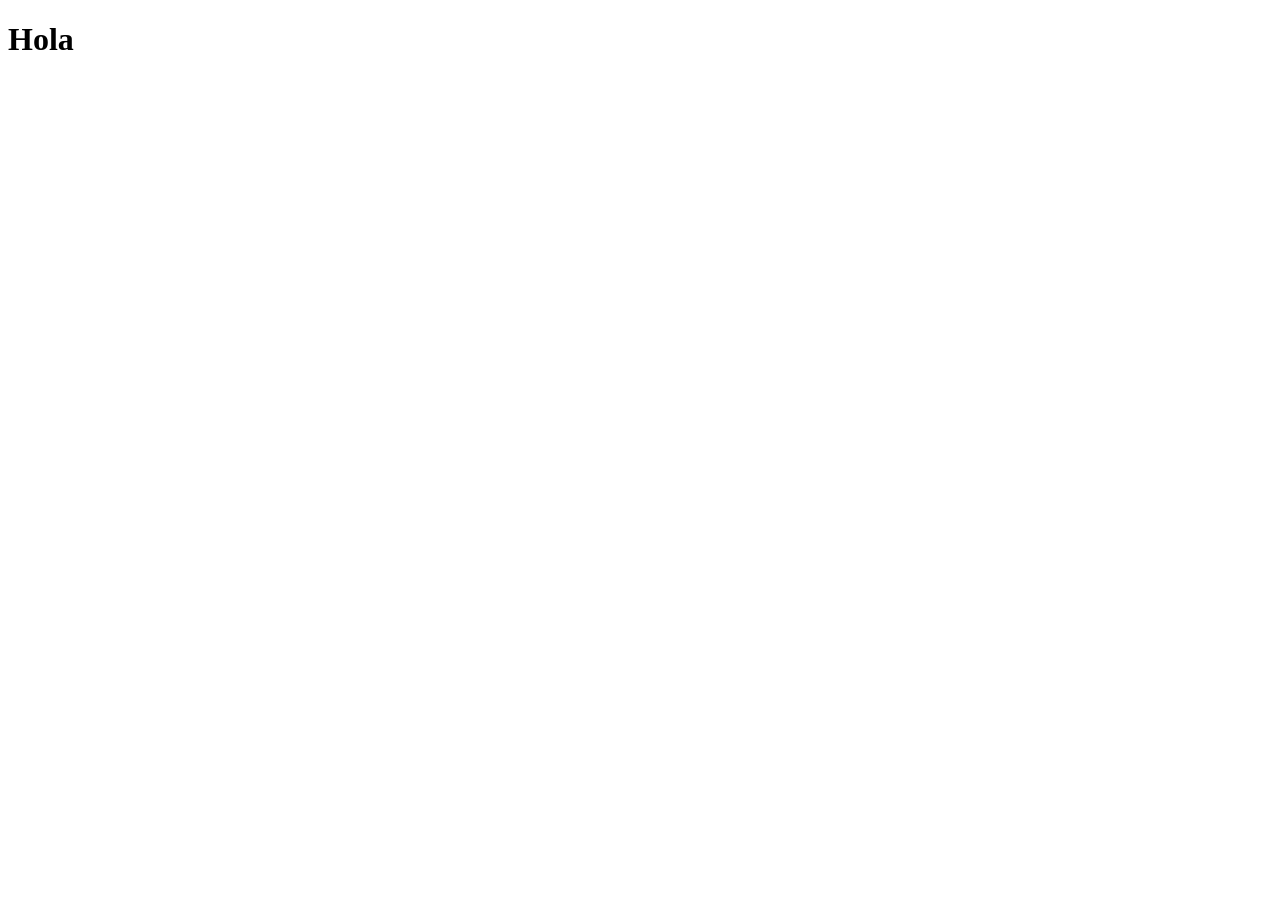
==== index.html @ dd18f1ac "agreggo index" ====
<!DOCTYPE html>
<html lang="en">
<head>
    <meta charset="UTF-8">
    <meta name="viewport" content="width=device-width, initial-scale=1.0">
    <title>Document</title>
</head>
<body>
    <h1>Hola</h1>
</body>
</html>
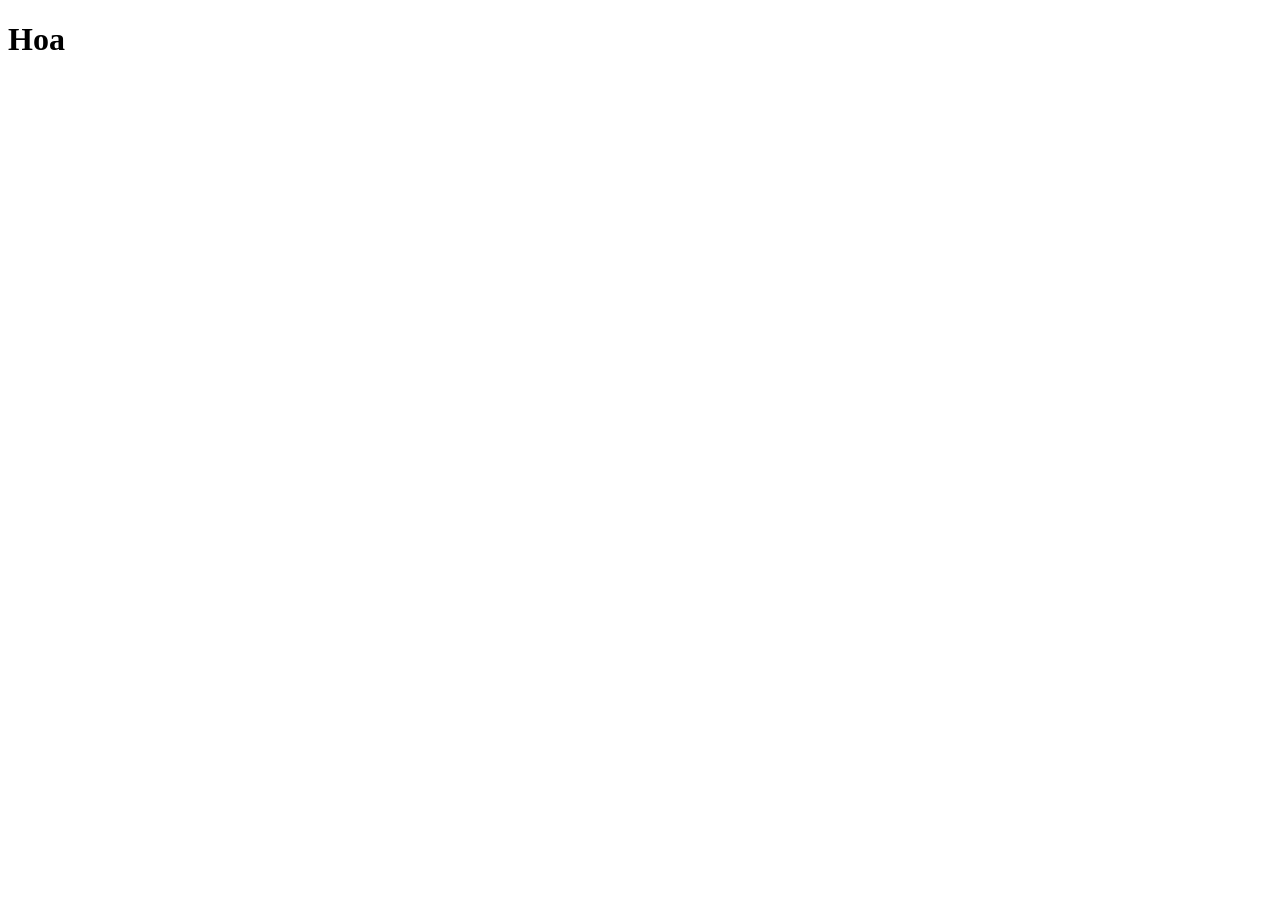
==== commit b95c2320: "prueba" ====
--- a/index.html
+++ b/index.html
@@ -6,6 +6,6 @@
     <title>Document</title>
 </head>
 <body>
-    <h1>Hola</h1>
+    <h1>Hoa</h1>
 </body>
 </html>
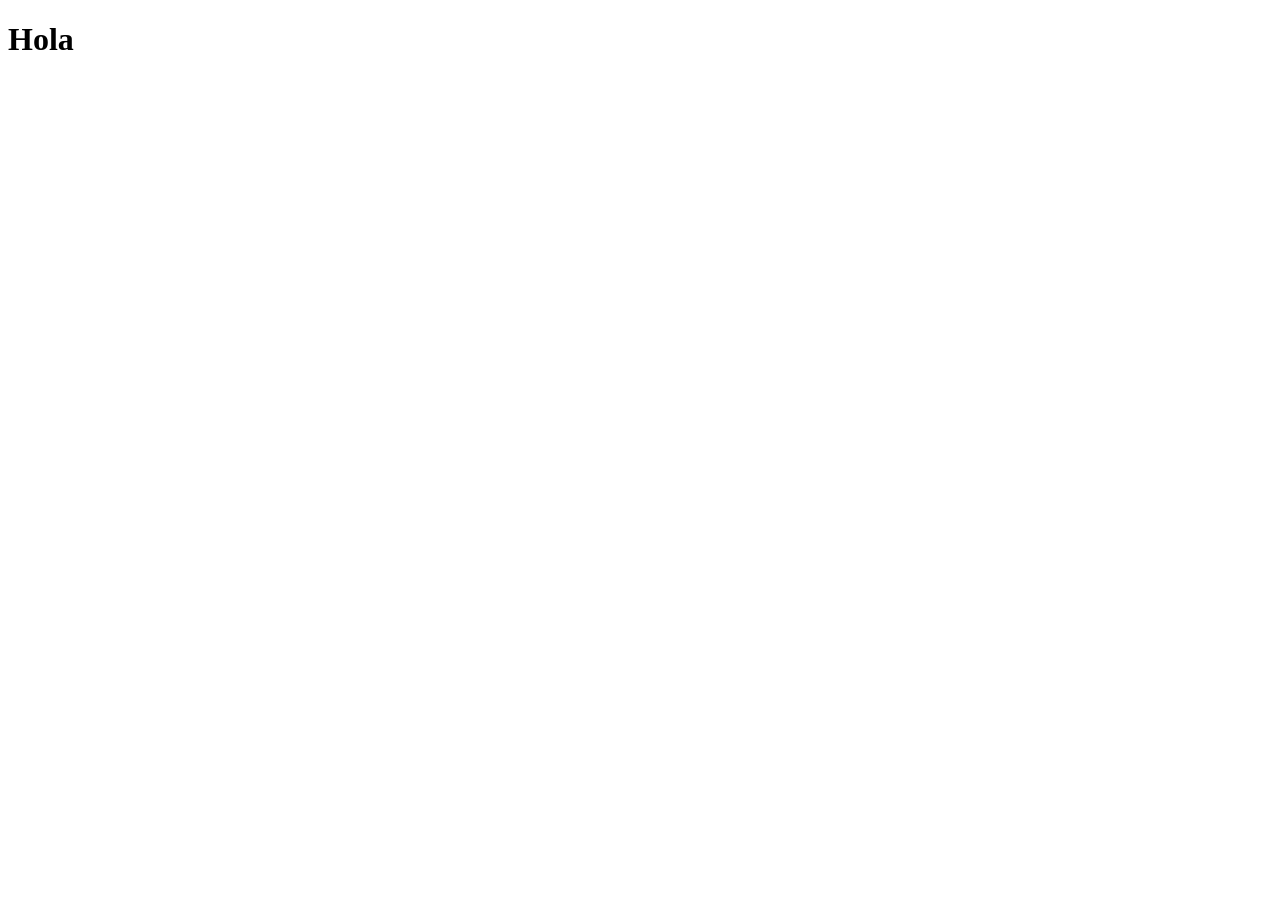
==== commit 2876c794: "prueba2" ====
--- a/index.html
+++ b/index.html
@@ -6,6 +6,6 @@
     <title>Document</title>
 </head>
 <body>
-    <h1>Hoa</h1>
+    <h1>Hola</h1>
 </body>
 </html>
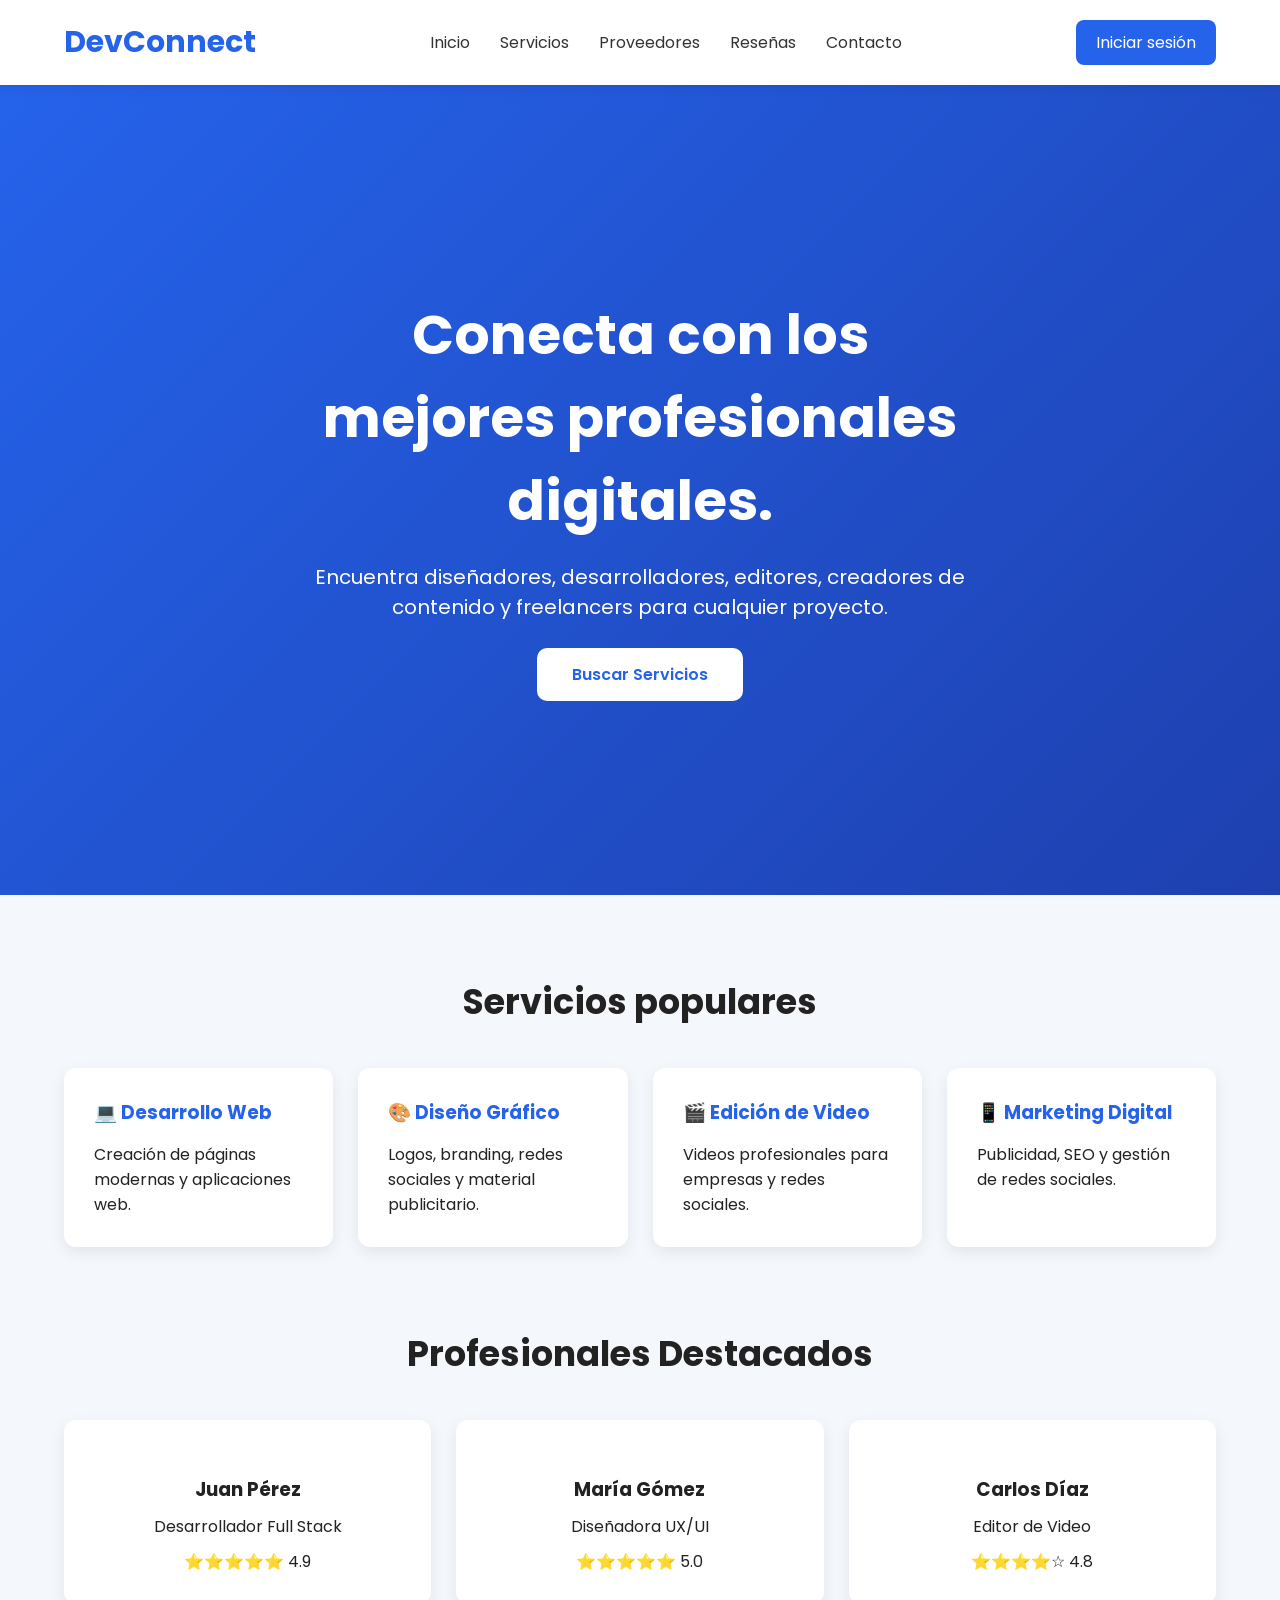
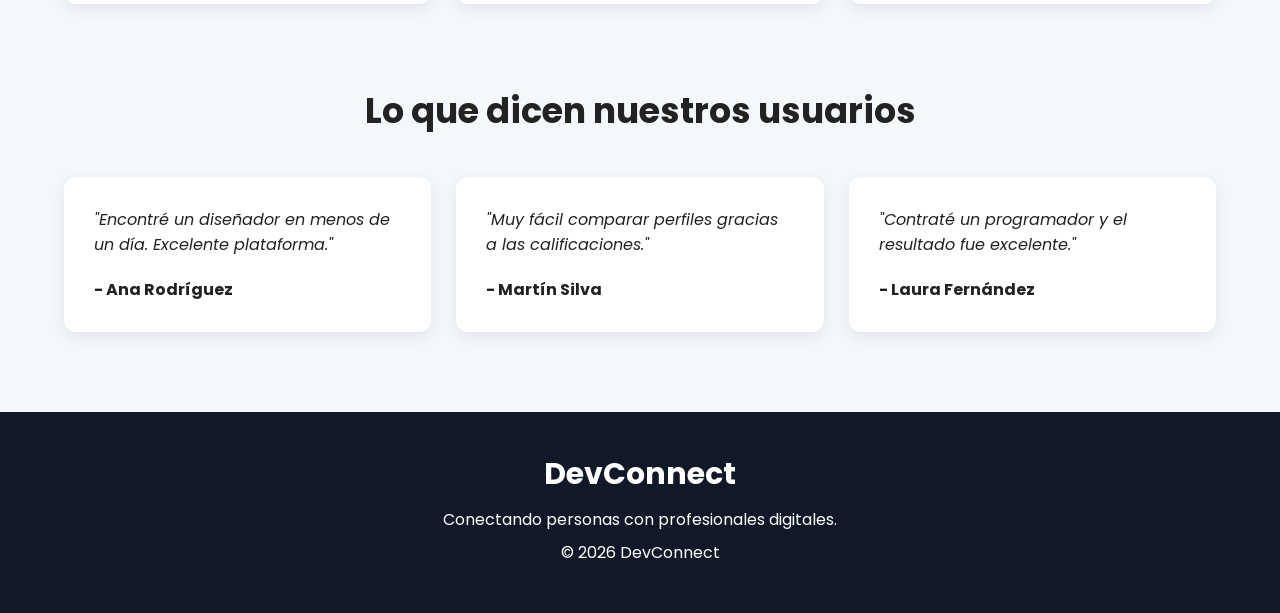
==== commit 22ed976a: "meto ia" ====
--- a/index.html
+++ b/index.html
@@ -1,11 +1,189 @@
 <!DOCTYPE html>
-<html lang="en">
+<html lang="es">
+
 <head>
     <meta charset="UTF-8">
     <meta name="viewport" content="width=device-width, initial-scale=1.0">
-    <title>Document</title>
+    <title>DevConnect</title>
+
+    <link rel="stylesheet" href="./css/style.css">
+
+    <link rel="preconnect" href="https://fonts.googleapis.com">
+    <link rel="preconnect" href="https://fonts.gstatic.com" crossorigin>
+
+    <link href="https://fonts.googleapis.com/css2?family=Poppins:wght@300;400;500;600;700&display=swap"
+        rel="stylesheet">
 </head>
+
 <body>
-    <h1>Hola</h1>
+
+    <header>
+
+        <nav class="navbar">
+
+            <h2 class="logo">DevConnect</h2>
+
+            <ul class="menu">
+                <li><a href="#">Inicio</a></li>
+                <li><a href="#">Servicios</a></li>
+                <li><a href="#">Proveedores</a></li>
+                <li><a href="#">Reseñas</a></li>
+                <li><a href="#">Contacto</a></li>
+            </ul>
+
+            <a href="#" class="btn">Iniciar sesión</a>
+
+        </nav>
+
+    </header>
+
+
+    <section class="hero">
+
+        <div class="hero-text">
+
+            <h1>Conecta con los mejores profesionales digitales.</h1>
+
+            <p>
+                Encuentra diseñadores, desarrolladores, editores,
+                creadores de contenido y freelancers para cualquier proyecto.
+            </p>
+
+            <a href="#" class="btn-principal">
+                Buscar Servicios
+            </a>
+
+        </div>
+
+    </section>
+
+
+    <section class="servicios">
+
+        <h2>Servicios populares</h2>
+
+        <div class="cards">
+
+            <div class="card">
+                <h3>💻 Desarrollo Web</h3>
+                <p>Creación de páginas modernas y aplicaciones web.</p>
+            </div>
+
+            <div class="card">
+                <h3>🎨 Diseño Gráfico</h3>
+                <p>Logos, branding, redes sociales y material publicitario.</p>
+            </div>
+
+            <div class="card">
+                <h3>🎬 Edición de Video</h3>
+                <p>Videos profesionales para empresas y redes sociales.</p>
+            </div>
+
+            <div class="card">
+                <h3>📱 Marketing Digital</h3>
+                <p>Publicidad, SEO y gestión de redes sociales.</p>
+            </div>
+
+        </div>
+
+    </section>
+
+
+    <section class="proveedores">
+
+        <h2>Profesionales Destacados</h2>
+
+        <div class="cards">
+
+            <div class="perfil">
+
+                <img src="https://i.pravatar.cc/150?img=11" alt="">
+
+                <h3>Juan Pérez</h3>
+
+                <p>Desarrollador Full Stack</p>
+
+                <span>⭐⭐⭐⭐⭐ 4.9</span>
+
+            </div>
+
+            <div class="perfil">
+
+                <img src="https://i.pravatar.cc/150?img=20" alt="">
+
+                <h3>María Gómez</h3>
+
+                <p>Diseñadora UX/UI</p>
+
+                <span>⭐⭐⭐⭐⭐ 5.0</span>
+
+            </div>
+
+            <div class="perfil">
+
+                <img src="https://i.pravatar.cc/150?img=32" alt="">
+
+                <h3>Carlos Díaz</h3>
+
+                <p>Editor de Video</p>
+
+                <span>⭐⭐⭐⭐☆ 4.8</span>
+
+            </div>
+
+        </div>
+
+    </section>
+
+
+    <section class="opiniones">
+
+        <h2>Lo que dicen nuestros usuarios</h2>
+
+        <div class="cards">
+
+            <div class="review">
+                <p>
+                    "Encontré un diseñador en menos de un día.
+                    Excelente plataforma."
+                </p>
+
+                <h4>- Ana Rodríguez</h4>
+            </div>
+
+            <div class="review">
+                <p>
+                    "Muy fácil comparar perfiles gracias a las calificaciones."
+                </p>
+
+                <h4>- Martín Silva</h4>
+            </div>
+
+            <div class="review">
+                <p>
+                    "Contraté un programador y el resultado fue excelente."
+                </p>
+
+                <h4>- Laura Fernández</h4>
+            </div>
+
+        </div>
+
+    </section>
+
+
+    <footer>
+
+        <h3>DevConnect</h3>
+
+        <p>
+            Conectando personas con profesionales digitales.
+        </p>
+
+        <p>© 2026 DevConnect</p>
+
+    </footer>
+
 </body>
+
 </html>
--- a/css/style.css
+++ b/css/style.css
@@ -0,0 +1,266 @@
+*{
+    margin:0;
+    padding:0;
+    box-sizing:border-box;
+    font-family:'Poppins',sans-serif;
+}
+
+body{
+    background:#f4f7fb;
+    color:#222;
+}
+
+header{
+    background:white;
+    box-shadow:0 3px 10px rgba(0,0,0,.08);
+    position:sticky;
+    top:0;
+}
+
+.navbar{
+
+    width:90%;
+    max-width:1200px;
+
+    margin:auto;
+
+    display:flex;
+    justify-content:space-between;
+    align-items:center;
+
+    padding:20px 0;
+}
+
+.logo{
+    color:#2563eb;
+    font-size:30px;
+}
+
+.menu{
+
+    list-style:none;
+
+    display:flex;
+
+    gap:30px;
+}
+
+.menu a{
+
+    text-decoration:none;
+
+    color:#333;
+
+    transition:.3s;
+}
+
+.menu a:hover{
+    color:#2563eb;
+}
+
+.btn{
+
+    text-decoration:none;
+
+    background:#2563eb;
+
+    color:white;
+
+    padding:10px 20px;
+
+    border-radius:8px;
+
+    transition:.3s;
+}
+
+.btn:hover{
+    background:#1d4ed8;
+}
+
+.hero{
+
+    height:90vh;
+
+    display:flex;
+
+    justify-content:center;
+
+    align-items:center;
+
+    text-align:center;
+
+    background:linear-gradient(135deg,#2563eb,#1e40af);
+
+    color:white;
+}
+
+.hero-text{
+    width:700px;
+}
+
+.hero h1{
+
+    font-size:55px;
+
+    margin-bottom:20px;
+}
+
+.hero p{
+
+    font-size:20px;
+
+    margin-bottom:40px;
+}
+
+.btn-principal{
+
+    text-decoration:none;
+
+    background:white;
+
+    color:#2563eb;
+
+    padding:15px 35px;
+
+    border-radius:10px;
+
+    font-weight:600;
+
+    transition:.3s;
+}
+
+.btn-principal:hover{
+
+    background:#e5e7eb;
+}
+
+.servicios,
+.proveedores,
+.opiniones{
+
+    width:90%;
+
+    max-width:1200px;
+
+    margin:80px auto;
+}
+
+.servicios h2,
+.proveedores h2,
+.opiniones h2{
+
+    text-align:center;
+
+    font-size:35px;
+
+    margin-bottom:40px;
+}
+
+.cards{
+
+    display:grid;
+
+    grid-template-columns:repeat(auto-fit,minmax(250px,1fr));
+
+    gap:25px;
+}
+
+.card{
+
+    background:white;
+
+    padding:30px;
+
+    border-radius:12px;
+
+    box-shadow:0 5px 15px rgba(0,0,0,.08);
+
+    transition:.3s;
+}
+
+.card:hover{
+
+    transform:translateY(-8px);
+}
+
+.card h3{
+
+    margin-bottom:15px;
+
+    color:#2563eb;
+}
+
+.perfil{
+
+    background:white;
+
+    padding:30px;
+
+    text-align:center;
+
+    border-radius:12px;
+
+    box-shadow:0 5px 15px rgba(0,0,0,.08);
+
+    transition:.3s;
+}
+
+.perfil:hover{
+
+    transform:translateY(-8px);
+}
+
+.perfil img{
+
+    width:120px;
+
+    border-radius:50%;
+
+    margin-bottom:15px;
+}
+
+.perfil p{
+
+    margin:10px 0;
+}
+
+.review{
+
+    background:white;
+
+    padding:30px;
+
+    border-radius:12px;
+
+    box-shadow:0 5px 15px rgba(0,0,0,.08);
+}
+
+.review p{
+
+    margin-bottom:20px;
+
+    font-style:italic;
+}
+
+footer{
+
+    background:#111827;
+
+    color:white;
+
+    text-align:center;
+
+    padding:40px;
+}
+
+footer h3{
+
+    margin-bottom:10px;
+
+    font-size:30px;
+}
+
+footer p{
+
+    margin:8px 0;
+}
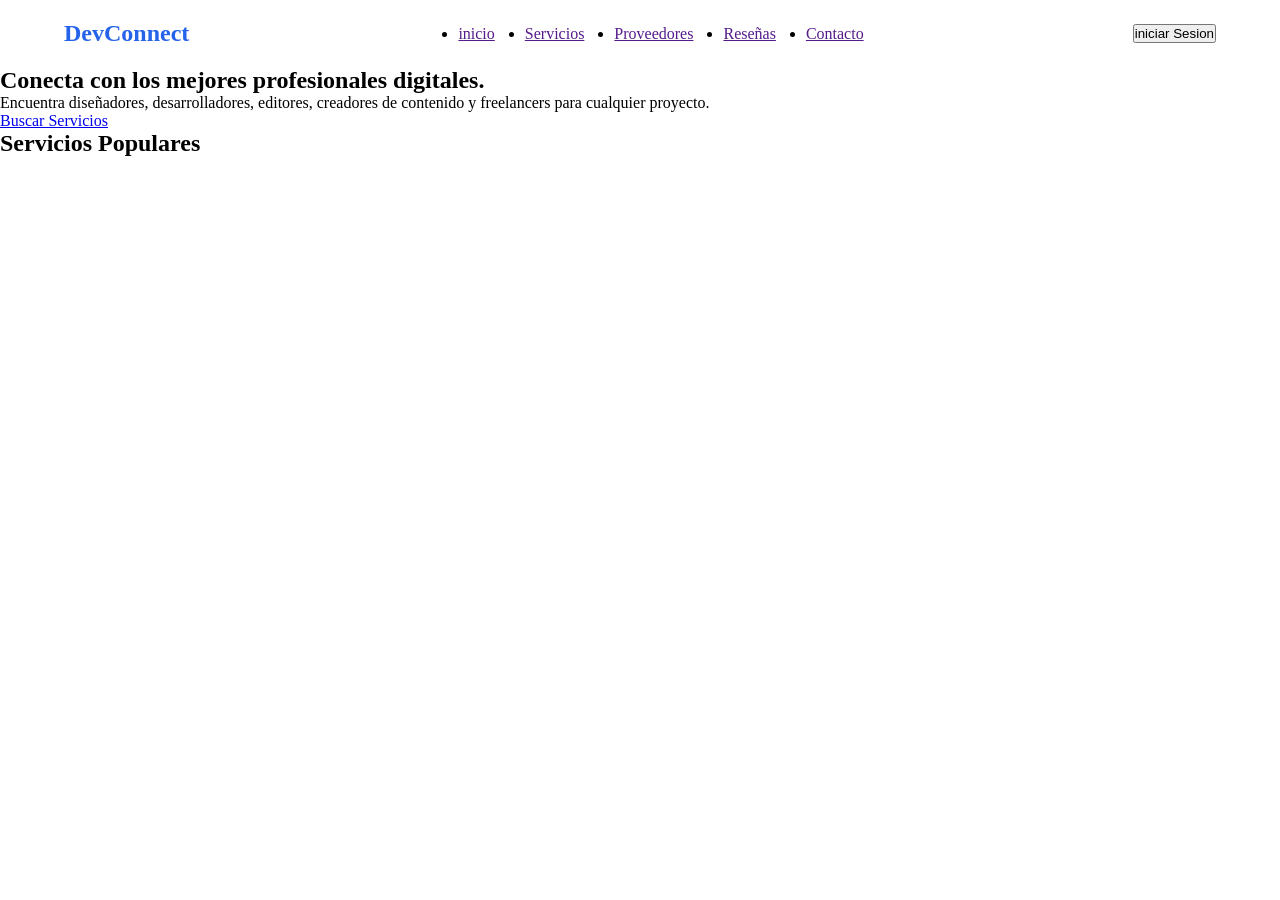
==== commit a8da5558: "redise;o" ====
--- a/index.html
+++ b/index.html
@@ -1,46 +1,32 @@
 <!DOCTYPE html>
-<html lang="es">
-
+<html lang="en">
 <head>
     <meta charset="UTF-8">
     <meta name="viewport" content="width=device-width, initial-scale=1.0">
     <title>DevConnect</title>
-
     <link rel="stylesheet" href="./css/style.css">
-
-    <link rel="preconnect" href="https://fonts.googleapis.com">
-    <link rel="preconnect" href="https://fonts.gstatic.com" crossorigin>
-
-    <link href="https://fonts.googleapis.com/css2?family=Poppins:wght@300;400;500;600;700&display=swap"
-        rel="stylesheet">
 </head>
-
 <body>
-
     <header>
-
-        <nav class="navbar">
-
+        <nav class="navBar">
             <h2 class="logo">DevConnect</h2>
 
-            <ul class="menu">
-                <li><a href="#">Inicio</a></li>
-                <li><a href="#">Servicios</a></li>
-                <li><a href="#">Proveedores</a></li>
-                <li><a href="#">Reseñas</a></li>
-                <li><a href="#">Contacto</a></li>
+            <ul class="navMenu">
+                <li><a href="">inicio</a></li>
+                <li><a href="">Servicios</a></li>
+                <li><a href="">Proveedores</a></li>
+                <li><a href="">Reseñas</a></li>
+                <li><a href="">Contacto</a></li>
+
             </ul>
 
-            <a href="#" class="btn">Iniciar sesión</a>
-
+            <button>iniciar Sesion</button>
         </nav>
-
     </header>
-
 
     <section class="hero">
 
-        <div class="hero-text">
+        <div class="heroText">
 
             <h1>Conecta con los mejores profesionales digitales.</h1>
 
@@ -54,136 +40,11 @@
             </a>
 
         </div>
-
     </section>
 
-
     <section class="servicios">
-
-        <h2>Servicios populares</h2>
-
-        <div class="cards">
-
-            <div class="card">
-                <h3>💻 Desarrollo Web</h3>
-                <p>Creación de páginas modernas y aplicaciones web.</p>
-            </div>
-
-            <div class="card">
-                <h3>🎨 Diseño Gráfico</h3>
-                <p>Logos, branding, redes sociales y material publicitario.</p>
-            </div>
-
-            <div class="card">
-                <h3>🎬 Edición de Video</h3>
-                <p>Videos profesionales para empresas y redes sociales.</p>
-            </div>
-
-            <div class="card">
-                <h3>📱 Marketing Digital</h3>
-                <p>Publicidad, SEO y gestión de redes sociales.</p>
-            </div>
-
-        </div>
-
+        <h2>Servicios Populares</h2>
     </section>
 
-
-    <section class="proveedores">
-
-        <h2>Profesionales Destacados</h2>
-
-        <div class="cards">
-
-            <div class="perfil">
-
-                <img src="https://i.pravatar.cc/150?img=11" alt="">
-
-                <h3>Juan Pérez</h3>
-
-                <p>Desarrollador Full Stack</p>
-
-                <span>⭐⭐⭐⭐⭐ 4.9</span>
-
-            </div>
-
-            <div class="perfil">
-
-                <img src="https://i.pravatar.cc/150?img=20" alt="">
-
-                <h3>María Gómez</h3>
-
-                <p>Diseñadora UX/UI</p>
-
-                <span>⭐⭐⭐⭐⭐ 5.0</span>
-
-            </div>
-
-            <div class="perfil">
-
-                <img src="https://i.pravatar.cc/150?img=32" alt="">
-
-                <h3>Carlos Díaz</h3>
-
-                <p>Editor de Video</p>
-
-                <span>⭐⭐⭐⭐☆ 4.8</span>
-
-            </div>
-
-        </div>
-
-    </section>
-
-
-    <section class="opiniones">
-
-        <h2>Lo que dicen nuestros usuarios</h2>
-
-        <div class="cards">
-
-            <div class="review">
-                <p>
-                    "Encontré un diseñador en menos de un día.
-                    Excelente plataforma."
-                </p>
-
-                <h4>- Ana Rodríguez</h4>
-            </div>
-
-            <div class="review">
-                <p>
-                    "Muy fácil comparar perfiles gracias a las calificaciones."
-                </p>
-
-                <h4>- Martín Silva</h4>
-            </div>
-
-            <div class="review">
-                <p>
-                    "Contraté un programador y el resultado fue excelente."
-                </p>
-
-                <h4>- Laura Fernández</h4>
-            </div>
-
-        </div>
-
-    </section>
-
-
-    <footer>
-
-        <h3>DevConnect</h3>
-
-        <p>
-            Conectando personas con profesionales digitales.
-        </p>
-
-        <p>© 2026 DevConnect</p>
-
-    </footer>
-
 </body>
-
 </html>
--- a/css/style.css
+++ b/css/style.css
@@ -1,266 +1,48 @@
 *{
-    margin:0;
-    padding:0;
-    box-sizing:border-box;
-    font-family:'Poppins',sans-serif;
+    margin: 0;
+    padding: 0;
+    box-sizing: border-box;
 }
 
-body{
-    background:#f4f7fb;
-    color:#222;
+
+:root{
+    --color-primario: #2563eb;
+    --color-primario-hover: #1d4ed8;
+    --color-primario-oscuro: #1e40af;
+
+    --color-fondo: #f4f7fb;
+    --color-blanco: #ffffff;
+    --color-texto: #222222;
+    --color-texto-secundario: #333333;
+
+    --color-gris-claro: #e5e7eb;
+    --color-footer: #111827;
+
+    --sombra: rgba(0,0,0,.08);
 }
 
-header{
-    background:white;
-    box-shadow:0 3px 10px rgba(0,0,0,.08);
-    position:sticky;
-    top:0;
+.navBar{
+    display: flex;
+    justify-content: space-between;
+
+    width: 90%;
+    max-width:1200px;
+
+
+    margin: auto;
+
+    align-items: center;
+
+    padding:20px 0;
+
 }
 
-.navbar{
+.navBar ul{
+    display: flex;
 
-    width:90%;
-    max-width:1200px;
-
-    margin:auto;
-
-    display:flex;
-    justify-content:space-between;
-    align-items:center;
-
-    padding:20px 0;
+    gap: 30px;
 }
 
 .logo{
-    color:#2563eb;
-    font-size:30px;
-}
-
-.menu{
-
-    list-style:none;
-
-    display:flex;
-
-    gap:30px;
-}
-
-.menu a{
-
-    text-decoration:none;
-
-    color:#333;
-
-    transition:.3s;
-}
-
-.menu a:hover{
-    color:#2563eb;
-}
-
-.btn{
-
-    text-decoration:none;
-
-    background:#2563eb;
-
-    color:white;
-
-    padding:10px 20px;
-
-    border-radius:8px;
-
-    transition:.3s;
-}
-
-.btn:hover{
-    background:#1d4ed8;
-}
-
-.hero{
-
-    height:90vh;
-
-    display:flex;
-
-    justify-content:center;
-
-    align-items:center;
-
-    text-align:center;
-
-    background:linear-gradient(135deg,#2563eb,#1e40af);
-
-    color:white;
-}
-
-.hero-text{
-    width:700px;
-}
-
-.hero h1{
-
-    font-size:55px;
-
-    margin-bottom:20px;
-}
-
-.hero p{
-
-    font-size:20px;
-
-    margin-bottom:40px;
-}
-
-.btn-principal{
-
-    text-decoration:none;
-
-    background:white;
-
-    color:#2563eb;
-
-    padding:15px 35px;
-
-    border-radius:10px;
-
-    font-weight:600;
-
-    transition:.3s;
-}
-
-.btn-principal:hover{
-
-    background:#e5e7eb;
-}
-
-.servicios,
-.proveedores,
-.opiniones{
-
-    width:90%;
-
-    max-width:1200px;
-
-    margin:80px auto;
-}
-
-.servicios h2,
-.proveedores h2,
-.opiniones h2{
-
-    text-align:center;
-
-    font-size:35px;
-
-    margin-bottom:40px;
-}
-
-.cards{
-
-    display:grid;
-
-    grid-template-columns:repeat(auto-fit,minmax(250px,1fr));
-
-    gap:25px;
-}
-
-.card{
-
-    background:white;
-
-    padding:30px;
-
-    border-radius:12px;
-
-    box-shadow:0 5px 15px rgba(0,0,0,.08);
-
-    transition:.3s;
-}
-
-.card:hover{
-
-    transform:translateY(-8px);
-}
-
-.card h3{
-
-    margin-bottom:15px;
-
-    color:#2563eb;
-}
-
-.perfil{
-
-    background:white;
-
-    padding:30px;
-
-    text-align:center;
-
-    border-radius:12px;
-
-    box-shadow:0 5px 15px rgba(0,0,0,.08);
-
-    transition:.3s;
-}
-
-.perfil:hover{
-
-    transform:translateY(-8px);
-}
-
-.perfil img{
-
-    width:120px;
-
-    border-radius:50%;
-
-    margin-bottom:15px;
-}
-
-.perfil p{
-
-    margin:10px 0;
-}
-
-.review{
-
-    background:white;
-
-    padding:30px;
-
-    border-radius:12px;
-
-    box-shadow:0 5px 15px rgba(0,0,0,.08);
-}
-
-.review p{
-
-    margin-bottom:20px;
-
-    font-style:italic;
-}
-
-footer{
-
-    background:#111827;
-
-    color:white;
-
-    text-align:center;
-
-    padding:40px;
-}
-
-footer h3{
-
-    margin-bottom:10px;
-
-    font-size:30px;
-}
-
-footer p{
-
-    margin:8px 0;
+    color: var(--color-primario);
 }
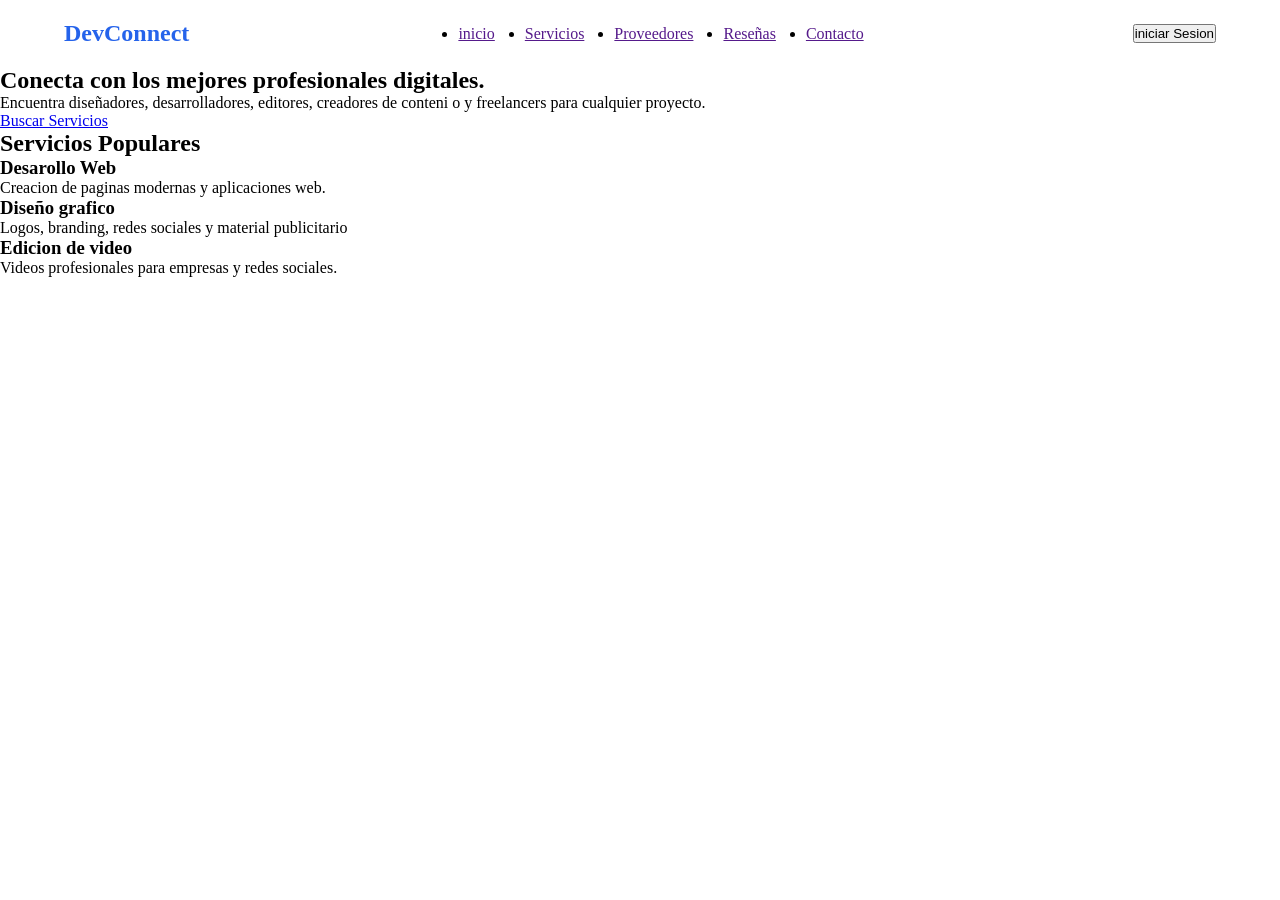
==== commit f383f504: "." ====
--- a/index.html
+++ b/index.html
@@ -32,7 +32,7 @@
 
             <p>
                 Encuentra diseñadores, desarrolladores, editores,
-                creadores de contenido y freelancers para cualquier proyecto.
+                creadores de conteni o y freelancers para cualquier proyecto.
             </p>
 
             <a href="#" class="btn-principal">
@@ -44,6 +44,24 @@
 
     <section class="servicios">
         <h2>Servicios Populares</h2>
+
+        <div class="cards">
+
+            <div class="card">
+                <h3>Desarollo Web</h3>
+                <p>Creacion de paginas modernas y aplicaciones web.</p>
+            </div>
+
+            <div class="card">
+                <h3>Diseño grafico</h3>
+                <p>Logos, branding, redes sociales y material publicitario</p>
+            </div>
+
+            <div class="card">
+                <h3>Edicion de video</h3>
+                <p>Videos profesionales para empresas y redes sociales.</p>
+            </div>
+        </div>
     </section>
 
 </body>
